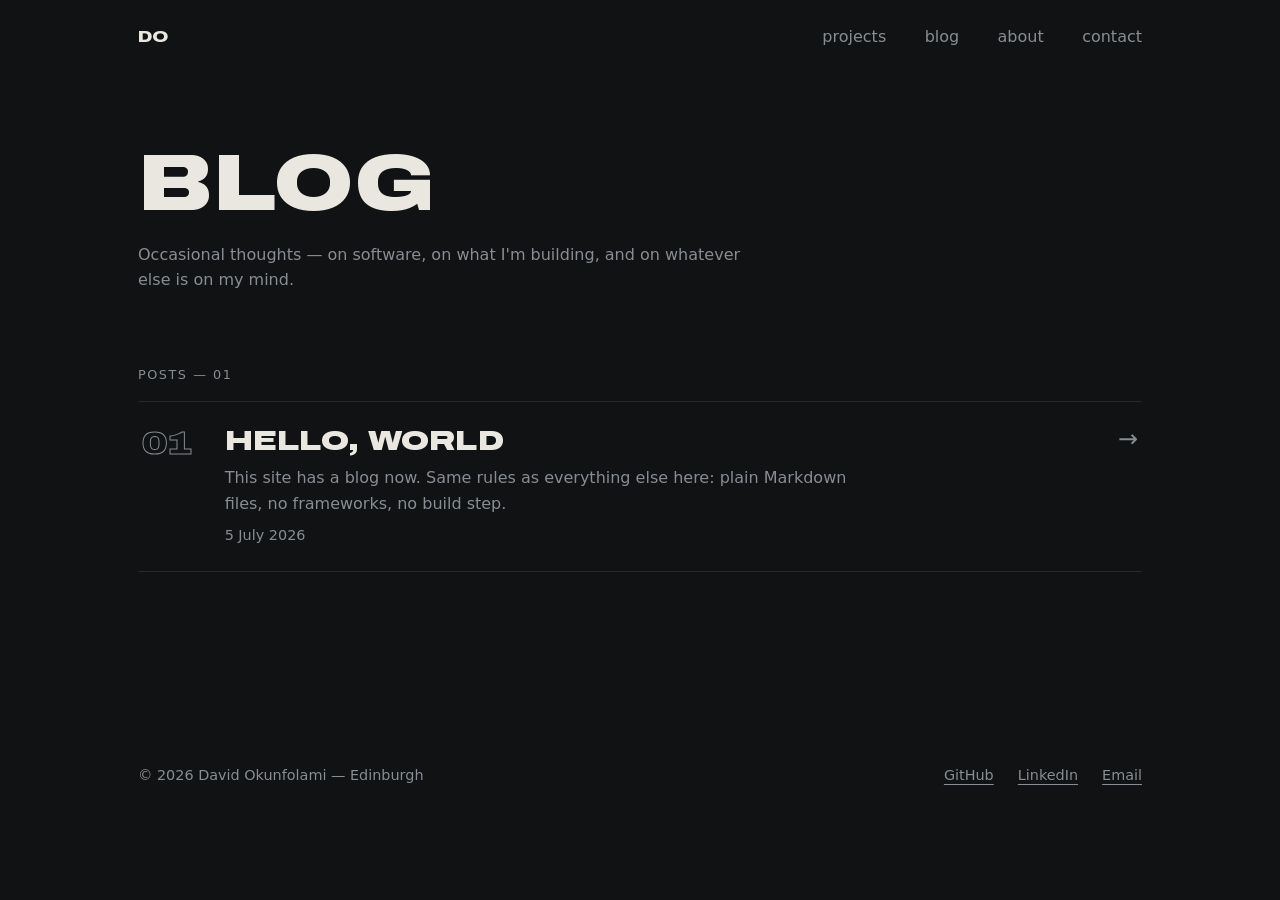
==== blog/index.html @ 53d3646b "Add a blog: Markdown posts, JSON index, vanilla JS renderer Same rules as the rest of the site — no " ====
<!DOCTYPE html>
<html lang="en">
<head>
  <meta charset="utf-8">
  <meta name="viewport" content="width=device-width, initial-scale=1">
  <title>Blog — David Okunfolami</title>
  <meta name="description" content="Occasional writing from David Okunfolami — thoughts on building software, tools, and whatever else is on my mind.">
  <meta property="og:title" content="Blog — David Okunfolami">
  <meta property="og:description" content="Occasional writing from David Okunfolami — thoughts on building software, tools, and whatever else is on my mind.">
  <meta property="og:type" content="website">
  <meta property="og:url" content="https://davidokunfolami.com/blog/">
  <meta name="twitter:card" content="summary">
  <link rel="icon" type="image/svg+xml" href="../favicon.svg">
  <link rel="preload" href="../fonts/archivo-expanded-black.woff2" as="font" type="font/woff2" crossorigin>
  <link rel="stylesheet" href="../styles.css">
</head>
<body>
  <a class="skip-link" href="#posts">Skip to posts</a>

  <header class="site-header">
    <a class="mark" href="../" aria-label="David Okunfolami — home">DO</a>
    <nav aria-label="Site">
      <a href="../#projects">projects</a>
      <a href="./" aria-current="page">blog</a>
      <a href="../#about">about</a>
      <a href="../#contact">contact</a>
    </nav>
  </header>

  <main>
    <section class="blog-hero">
      <h1 class="page-title"><span class="solid">Blog</span></h1>
      <p class="hero-bio">Occasional thoughts — on software, on what I'm building, and on whatever else is on my mind.</p>
    </section>

    <section id="posts" class="posts-section" aria-labelledby="posts-label">
      <p class="section-label" id="posts-label">Posts — <span id="post-count">00</span></p>
      <ol class="project-list" id="post-list"></ol>
      <noscript>
        <p class="noscript-note">
          This list needs JavaScript to render. The posts themselves live as
          Markdown files in
          <a href="https://github.com/Dah-vid/davidokunfolami.com">the repo</a>.
        </p>
      </noscript>
    </section>
  </main>

  <footer class="site-footer">
    <div class="footer-row">
      <p>© 2026 David Okunfolami — Edinburgh</p>
      <ul class="link-row" aria-label="Contact links">
        <li><a href="https://github.com/Dah-vid">GitHub</a></li>
        <li><a href="https://www.linkedin.com/in/davidokunfolami/">LinkedIn</a></li>
        <li><a href="mailto:okunfolamidavid@gmail.com">Email</a></li>
      </ul>
    </div>
  </footer>

  <script src="blog.js"></script>
</body>
</html>
---- styles.css ----
/* ---------- tokens ---------- */

:root {
  --carbon: #101214;
  --graphite: #26292c;
  --smoke: #878d93;
  --paper: #eae7e1;

  --font-display: "Archivo", "Arial Black", system-ui, sans-serif;
  --font-body: system-ui, -apple-system, "Segoe UI", Roboto, "Helvetica Neue", Arial, sans-serif;

  --measure: 62ch;
  --page-max: 1100px;
  --page-pad: clamp(1.25rem, 4vw, 3rem);
}

@font-face {
  font-family: "Archivo";
  src: url("fonts/archivo-expanded-black.woff2") format("woff2");
  font-weight: 900;
  font-stretch: 125%;
  font-style: normal;
  font-display: swap;
}

/* ---------- base ---------- */

* {
  box-sizing: border-box;
  margin: 0;
}

html {
  color-scheme: dark;
}

@media (prefers-reduced-motion: no-preference) {
  html {
    scroll-behavior: smooth;
  }
}

body {
  background: var(--carbon);
  color: var(--paper);
  font-family: var(--font-body);
  font-size: 1rem;
  line-height: 1.6;
}

.site-header,
main,
.site-footer {
  max-width: var(--page-max);
  margin-inline: auto;
  padding-inline: var(--page-pad);
}

a {
  color: inherit;
  text-decoration: underline;
  text-decoration-thickness: 1px;
  text-underline-offset: 0.25em;
}

:focus-visible {
  outline: 2px solid var(--paper);
  outline-offset: 3px;
}

::selection {
  background: var(--paper);
  color: var(--carbon);
}

.display,
.hero-name,
.mark,
.project-num,
.project-title,
.flag-tag,
.footer-mail,
.cv-link,
.page-title,
.post-heading {
  font-family: var(--font-display);
  font-weight: 900;
  font-stretch: 125%;
  text-transform: uppercase;
  letter-spacing: 0.01em;
}

/* outlined type — the signature. Falls back to solid smoke where
   text-stroke is unsupported, so it never renders invisible. */
.outline,
.project-num,
.flag-tag {
  color: var(--smoke);
}

@supports (-webkit-text-stroke: 1px black) {
  .outline,
  .project-num,
  .flag-tag {
    color: transparent;
    -webkit-text-stroke: 1.5px var(--paper);
  }

  .project-num,
  .flag-tag {
    -webkit-text-stroke: 1px var(--smoke);
  }
}

.skip-link {
  position: absolute;
  left: var(--page-pad);
  top: -4rem;
  background: var(--paper);
  color: var(--carbon);
  padding: 0.5rem 1rem;
  text-decoration: none;
  z-index: 10;
}

.skip-link:focus {
  top: 0.75rem;
}

/* ---------- header ---------- */

.site-header {
  display: flex;
  justify-content: space-between;
  align-items: baseline;
  padding-block: 1.5rem;
}

.mark {
  font-size: 1rem;
  text-decoration: none;
}

.site-header nav {
  display: flex;
  gap: clamp(1rem, 3vw, 2.5rem);
}

.site-header nav a {
  color: var(--smoke);
  text-decoration: none;
}

.site-header nav a:hover {
  color: var(--paper);
  text-decoration: underline;
  text-underline-offset: 0.25em;
}

/* ---------- hero ---------- */

.hero {
  padding-block: clamp(3rem, 10vh, 7rem) clamp(4rem, 10vh, 7rem);
}

.hero-name {
  font-size: clamp(1.9rem, 9.5vw, 6.75rem);
  line-height: 0.95;
  overflow-wrap: anywhere;
}

.hero-name span {
  display: block;
}

.hero-line {
  margin-top: 1.5rem;
  font-size: clamp(1.05rem, 2vw, 1.25rem);
  color: var(--paper);
  max-width: var(--measure);
}

.hero-bio {
  margin-top: 0.75rem;
  color: var(--smoke);
  max-width: var(--measure);
}

.link-row {
  list-style: none;
  padding: 0;
  display: flex;
  flex-wrap: wrap;
  gap: 1.5rem;
}

.hero .link-row {
  margin-top: 2rem;
}

/* ---------- projects ---------- */

.section-label {
  font-size: 0.8rem;
  letter-spacing: 0.12em;
  text-transform: uppercase;
  color: var(--smoke);
  margin-bottom: 1rem;
}

.project-list {
  list-style: none;
  padding: 0;
  counter-reset: none;
  border-bottom: 1px solid var(--graphite);
}

.project {
  position: relative;
  border-top: 1px solid var(--graphite);
  padding: 1.5rem 0.25rem;
  display: grid;
  grid-template-columns: auto 1fr auto;
  gap: clamp(1rem, 3vw, 2rem);
  align-items: start;
}

/* stretch the title link over the whole row, so the row (and its
   arrow) is one big click target; meta links sit above it */
.project-title a::after {
  content: "";
  position: absolute;
  inset: 0;
}

.project-num {
  font-size: clamp(1.5rem, 3vw, 2rem);
  line-height: 1.1;
}

.project-title {
  font-size: clamp(1.25rem, 3vw, 1.75rem);
  line-height: 1.1;
}

.project-title a {
  text-decoration: none;
}

.project-title a:hover {
  text-decoration: underline;
  text-decoration-thickness: 2px;
  text-underline-offset: 0.15em;
}

.flag-tag {
  font-size: 0.65em;
  vertical-align: 0.2em;
  margin-left: 0.5em;
  letter-spacing: 0.05em;
}

.project-desc {
  margin-top: 0.5rem;
  color: var(--smoke);
  max-width: var(--measure);
}

.project-meta {
  margin-top: 0.5rem;
  color: var(--smoke);
  font-size: 0.9rem;
  display: flex;
  flex-wrap: wrap;
  gap: 0.5rem 1.5rem;
}

.project-meta a {
  color: var(--paper);
  position: relative;
  z-index: 1;
}

.project:hover .project-meta a,
.project:focus-within .project-meta a {
  color: var(--carbon);
}

.project-arrow {
  font-size: 1.5rem;
  line-height: 1.1;
  color: var(--smoke);
  pointer-events: none;
}

/* flagship: same row system, louder hierarchy */
.project.flagship {
  padding-block: 2.25rem;
}

.project.flagship .project-num {
  font-size: clamp(2rem, 5vw, 3rem);
}

.project.flagship .project-title {
  font-size: clamp(1.75rem, 5.5vw, 3rem);
}

/* the one effect: row inversion on hover / keyboard focus */
.project:hover,
.project:focus-within {
  background: var(--paper);
  color: var(--carbon);
  border-top-color: var(--paper);
}

.project:hover .project-desc,
.project:hover .project-meta,
.project:focus-within .project-desc,
.project:focus-within .project-meta {
  color: #4a4e52;
}

.project:hover .project-arrow,
.project:focus-within .project-arrow {
  color: var(--carbon);
  transform: translateX(0.35rem);
}

.project:focus-within :focus-visible {
  outline-color: var(--carbon);
}

@supports (-webkit-text-stroke: 1px black) {
  .project:hover .project-num,
  .project:hover .flag-tag,
  .project:focus-within .project-num,
  .project:focus-within .flag-tag {
    -webkit-text-stroke-color: var(--carbon);
  }
}

@media (prefers-reduced-motion: no-preference) {
  .project,
  .project .project-desc,
  .project .project-meta,
  .project .project-arrow {
    transition: background-color 150ms ease-out, color 150ms ease-out,
      transform 150ms ease-out;
  }
}

.noscript-note {
  border-top: 1px solid var(--graphite);
  padding-top: 1.5rem;
  color: var(--smoke);
}

/* ---------- about / footer ---------- */

.projects-section,
.about-section,
.cv-section,
.posts-section {
  padding-block: clamp(2.5rem, 8vh, 5rem);
}

.cv-link {
  display: inline-block;
  font-size: clamp(1.5rem, 5vw, 3rem);
  line-height: 1.15;
  text-decoration: none;
}

.cv-link:hover .outline {
  color: var(--paper);
  -webkit-text-stroke-color: var(--paper);
}

.cv-note {
  margin-top: 0.75rem;
  color: var(--smoke);
  font-size: 0.9rem;
}

.about-text {
  max-width: var(--measure);
  color: var(--smoke);
}

.site-footer {
  padding-block: clamp(2.5rem, 8vh, 5rem) 2rem;
}

.footer-mail {
  display: inline-block;
  font-size: clamp(1.1rem, 4vw, 2.5rem);
  line-height: 1.15;
  text-decoration: none;
  overflow-wrap: anywhere;
}

.footer-mail:hover .outline {
  color: var(--paper);
  -webkit-text-stroke-color: var(--paper);
}

.footer-row {
  margin-top: 3rem;
  display: flex;
  justify-content: space-between;
  align-items: baseline;
  flex-wrap: wrap;
  gap: 1rem;
  color: var(--smoke);
  font-size: 0.9rem;
}

/* ---------- blog ---------- */

.blog-hero {
  padding-block: clamp(3rem, 8vh, 5rem) 0;
}

.page-title {
  font-size: clamp(1.9rem, 8vw, 5rem);
  line-height: 0.95;
}

.blog-hero .hero-bio {
  margin-top: 1.25rem;
}

.post-article {
  padding-block: clamp(2.5rem, 8vh, 5rem);
}

.post-back {
  margin-bottom: clamp(2rem, 6vh, 3.5rem);
  font-size: 0.9rem;
}

.post-back a {
  color: var(--smoke);
  text-decoration: none;
}

.post-back a:hover {
  color: var(--paper);
  text-decoration: underline;
}

.post-heading {
  font-size: clamp(1.6rem, 6vw, 3.5rem);
  line-height: 1;
  overflow-wrap: anywhere;
}

.post-date {
  margin-top: 1rem;
  font-size: 0.8rem;
  letter-spacing: 0.12em;
  text-transform: uppercase;
  color: var(--smoke);
}

.post-body {
  margin-top: clamp(2rem, 6vh, 3.5rem);
  max-width: var(--measure);
}

.post-body p,
.post-body ul,
.post-body ol,
.post-body blockquote,
.post-body pre {
  margin-top: 1.25rem;
}

.post-body h2,
.post-body h3,
.post-body h4 {
  font-family: var(--font-display);
  font-weight: 900;
  font-stretch: 125%;
  text-transform: uppercase;
  letter-spacing: 0.01em;
  line-height: 1.15;
  margin-top: 2.5rem;
}

.post-body h2 {
  font-size: 1.35rem;
}

.post-body h3 {
  font-size: 1.1rem;
}

.post-body h4 {
  font-size: 0.95rem;
  color: var(--smoke);
}

.post-body ul,
.post-body ol {
  padding-left: 1.25rem;
}

.post-body li + li {
  margin-top: 0.5rem;
}

.post-body li::marker {
  color: var(--smoke);
}

.post-body blockquote {
  border-left: 2px solid var(--paper);
  padding-left: 1.25rem;
  color: var(--smoke);
}

.post-body code {
  background: var(--graphite);
  padding: 0.15em 0.4em;
  border-radius: 3px;
  font-size: 0.9em;
}

.post-body pre {
  background: var(--graphite);
  padding: 1rem 1.25rem;
  overflow-x: auto;
}

.post-body pre code {
  background: none;
  padding: 0;
  font-size: 0.85rem;
}

.post-body img {
  max-width: 100%;
  height: auto;
  margin-top: 1.25rem;
}

.post-body hr {
  border: 0;
  border-top: 1px solid var(--graphite);
  margin-block: 2.5rem;
}

/* ---------- small screens ---------- */

@media (max-width: 600px) {
  .project {
    grid-template-columns: 1fr auto;
  }

  .project-num {
    grid-column: 1 / -1;
    font-size: 1.25rem;
  }

  .project.flagship .project-num {
    font-size: 1.5rem;
  }
}
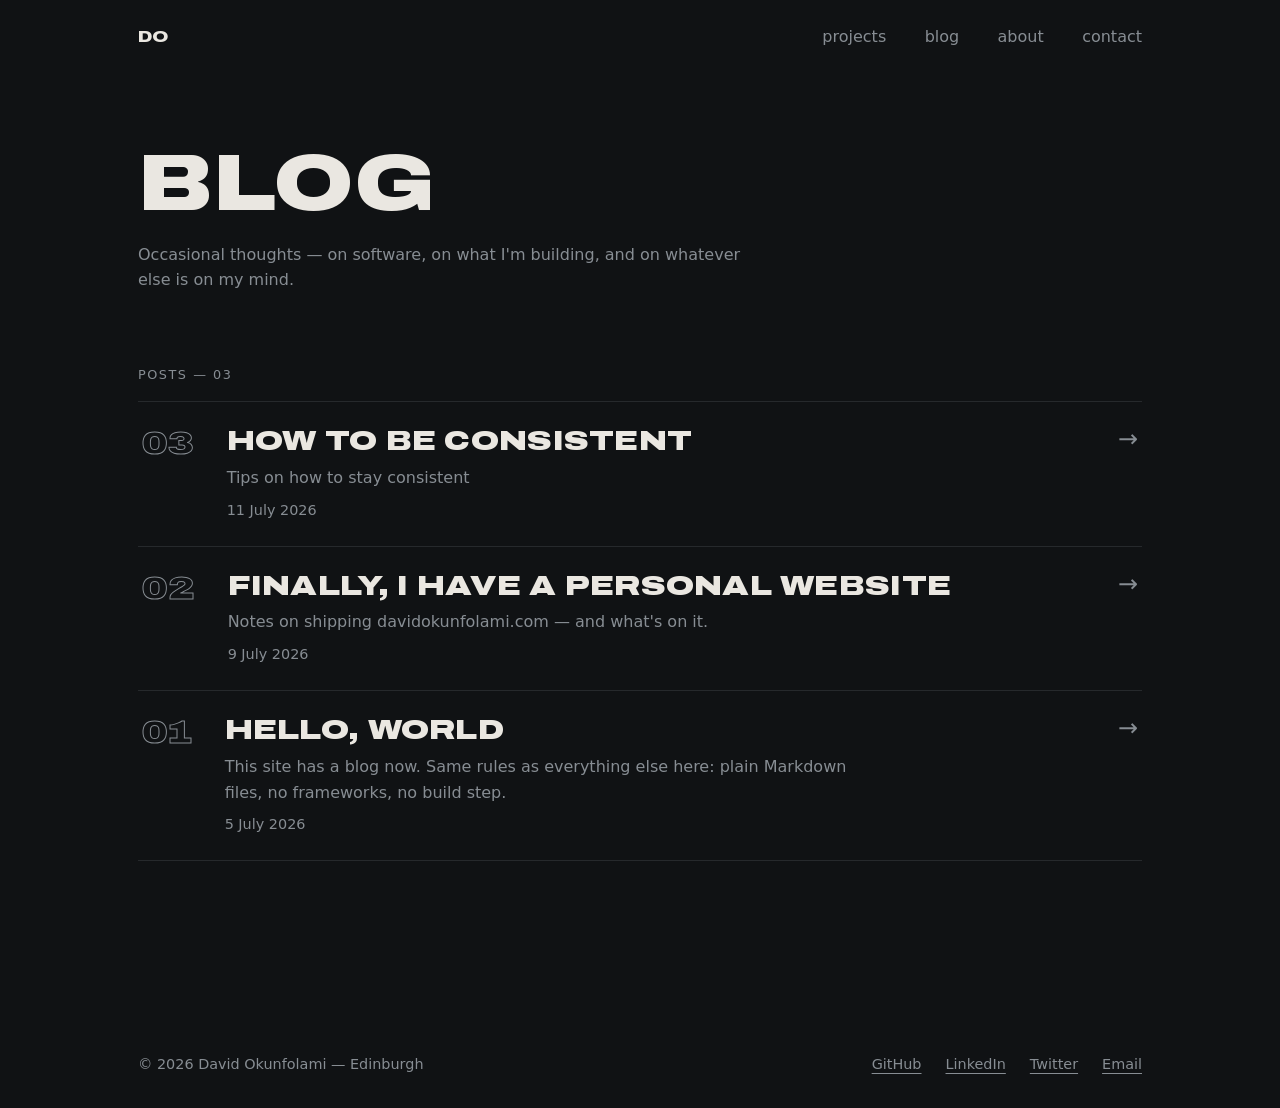
==== commit 20f1091c: "Add Twitter/X link across the site Co-Authored-By: Claude Fable 5 <noreply@anthropic.com>" ====
--- a/blog/index.html
+++ b/blog/index.html
@@ -52,6 +52,7 @@
       <ul class="link-row" aria-label="Contact links">
         <li><a href="https://github.com/Dah-vid">GitHub</a></li>
         <li><a href="https://www.linkedin.com/in/davidokunfolami/">LinkedIn</a></li>
+        <li><a href="https://x.com/thatboycodes">Twitter</a></li>
         <li><a href="mailto:okunfolamidavid@gmail.com">Email</a></li>
       </ul>
     </div>
--- a/styles.css
+++ b/styles.css
@@ -469,6 +469,12 @@
   max-width: var(--measure);
 }
 
+.comments-section {
+  border-top: 1px solid var(--graphite);
+  padding-block: clamp(2rem, 6vh, 3.5rem);
+  max-width: var(--measure);
+}
+
 .post-body p,
 .post-body ul,
 .post-body ol,
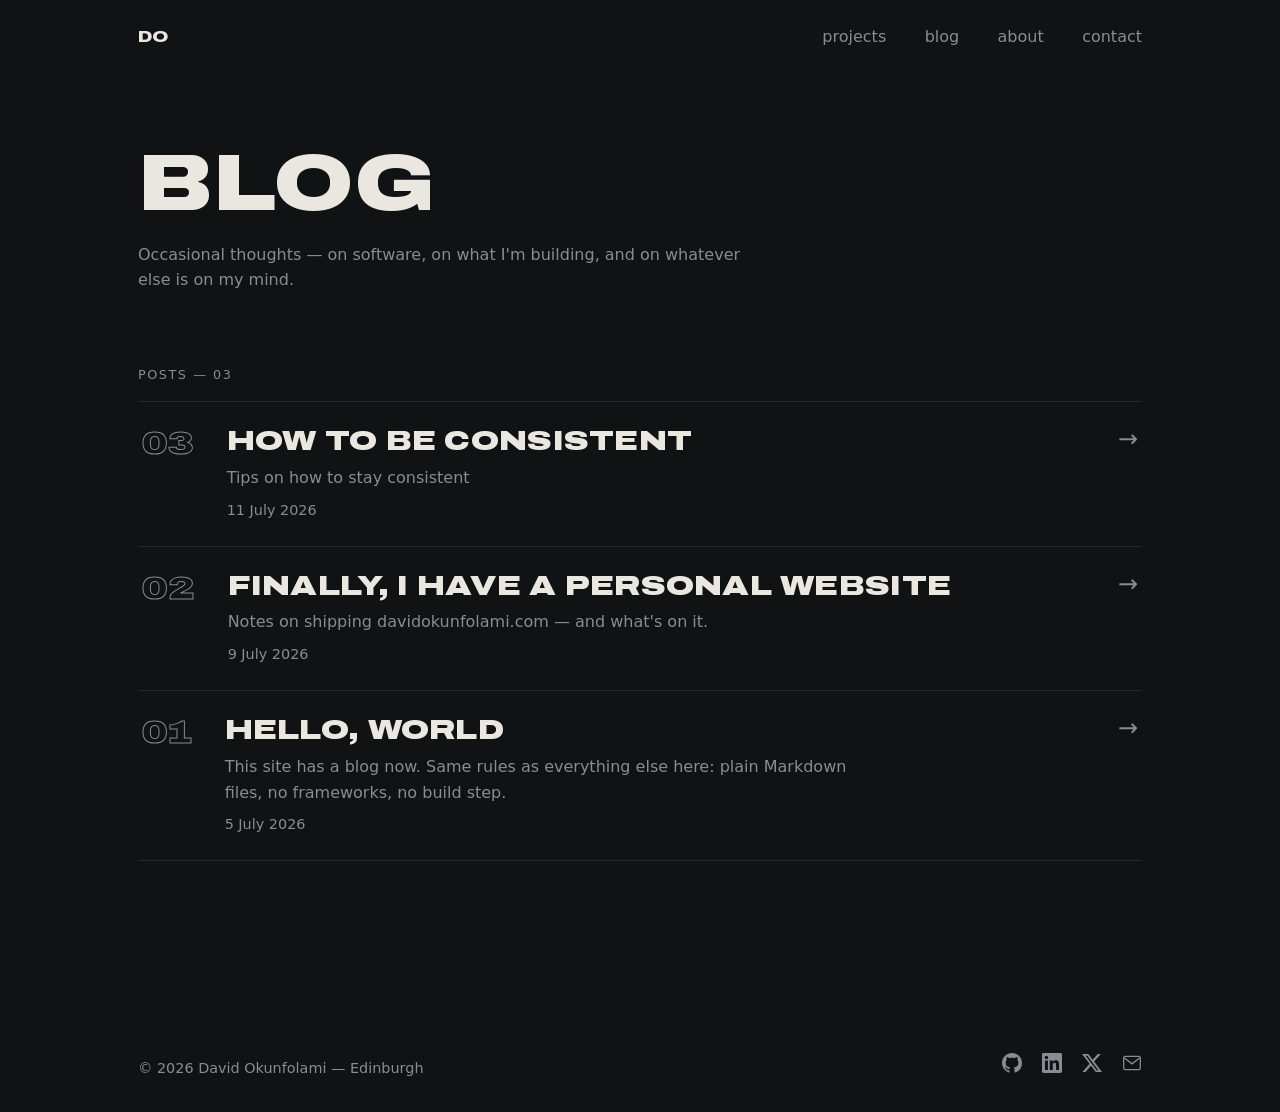
==== commit 03bef75e: "Enhance footer and social links with icons and improved styles" ====
--- a/blog/index.html
+++ b/blog/index.html
@@ -50,10 +50,10 @@
     <div class="footer-row">
       <p>© 2026 David Okunfolami — Edinburgh</p>
       <ul class="link-row" aria-label="Contact links">
-        <li><a href="https://github.com/Dah-vid">GitHub</a></li>
-        <li><a href="https://www.linkedin.com/in/davidokunfolami/">LinkedIn</a></li>
-        <li><a href="https://x.com/thatboycodes">Twitter</a></li>
-        <li><a href="mailto:okunfolamidavid@gmail.com">Email</a></li>
+        <li><a href="https://github.com/Dah-vid" aria-label="GitHub"><svg class="social-icon" viewBox="0 0 16 16" aria-hidden="true"><path fill="currentColor" d="M8 0C3.58 0 0 3.58 0 8c0 3.54 2.29 6.53 5.47 7.59.4.07.55-.17.55-.38 0-.19-.01-.82-.01-1.49-2.01.37-2.53-.49-2.69-.94-.09-.23-.48-.94-.82-1.13-.28-.15-.68-.52-.01-.53.63-.01 1.08.58 1.23.82.72 1.21 1.87.87 2.33.66.07-.52.28-.87.51-1.07-1.78-.2-3.64-.89-3.64-3.95 0-.87.31-1.59.82-2.15-.08-.2-.36-1.02.08-2.12 0 0 .67-.21 2.2.82.64-.18 1.32-.27 2-.27.68 0 1.36.09 2 .27 1.53-1.04 2.2-.82 2.2-.82.44 1.1.16 1.92.08 2.12.51.56.82 1.27.82 2.15 0 3.07-1.87 3.75-3.65 3.95.29.25.54.73.54 1.48 0 1.07-.01 1.93-.01 2.2 0 .21.15.46.55.38A8.013 8.013 0 0016 8c0-4.42-3.58-8-8-8z"/></svg></a></li>
+        <li><a href="https://www.linkedin.com/in/davidokunfolami/" aria-label="LinkedIn"><svg class="social-icon" viewBox="0 0 24 24" aria-hidden="true"><path fill="currentColor" d="M20.447 20.452h-3.554v-5.569c0-1.328-.027-3.037-1.852-3.037-1.853 0-2.136 1.445-2.136 2.939v5.667H9.351V9h3.414v1.561h.046c.477-.9 1.637-1.85 3.37-1.85 3.601 0 4.267 2.37 4.267 5.455v6.286zM5.337 7.433c-1.144 0-2.063-.926-2.063-2.065 0-1.138.92-2.063 2.063-2.063 1.14 0 2.064.925 2.064 2.063 0 1.139-.925 2.065-2.064 2.065zm1.782 13.019H3.555V9h3.564v11.452zM22.225 0H1.771C.792 0 0 .774 0 1.729v20.542C0 23.227.792 24 1.771 24h20.451C23.2 24 24 23.227 24 22.271V1.729C24 .774 23.2 0 22.222 0h.003z"/></svg></a></li>
+        <li><a href="https://x.com/thatboycodes" aria-label="X (formerly Twitter)"><svg class="social-icon" viewBox="0 0 24 24" aria-hidden="true"><path fill="currentColor" d="M18.901 1.153h3.68l-8.04 9.19L24 22.846h-7.406l-5.8-7.584-6.638 7.584H.474l8.6-9.83L0 1.154h7.594l5.243 6.932ZM17.61 20.644h2.039L6.486 3.24H4.298Z"/></svg></a></li>
+        <li><a href="mailto:okunfolamidavid@gmail.com" aria-label="Email"><svg class="social-icon" viewBox="0 0 24 24" fill="none" stroke="currentColor" stroke-width="1.5" aria-hidden="true"><rect x="2" y="4" width="20" height="16" rx="2"/><path d="m3 6 9 7 9-7"/></svg></a></li>
       </ul>
     </div>
   </footer>
--- a/styles.css
+++ b/styles.css
@@ -191,7 +191,25 @@
   padding: 0;
   display: flex;
   flex-wrap: wrap;
-  gap: 1.5rem;
+  align-items: center;
+  gap: 1.25rem;
+}
+
+.link-row a {
+  display: inline-flex;
+  color: var(--smoke);
+  text-decoration: none;
+}
+
+.link-row a:hover,
+.link-row a:focus-visible {
+  color: var(--paper);
+}
+
+.social-icon {
+  width: 20px;
+  height: 20px;
+  display: block;
 }
 
 .hero .link-row {
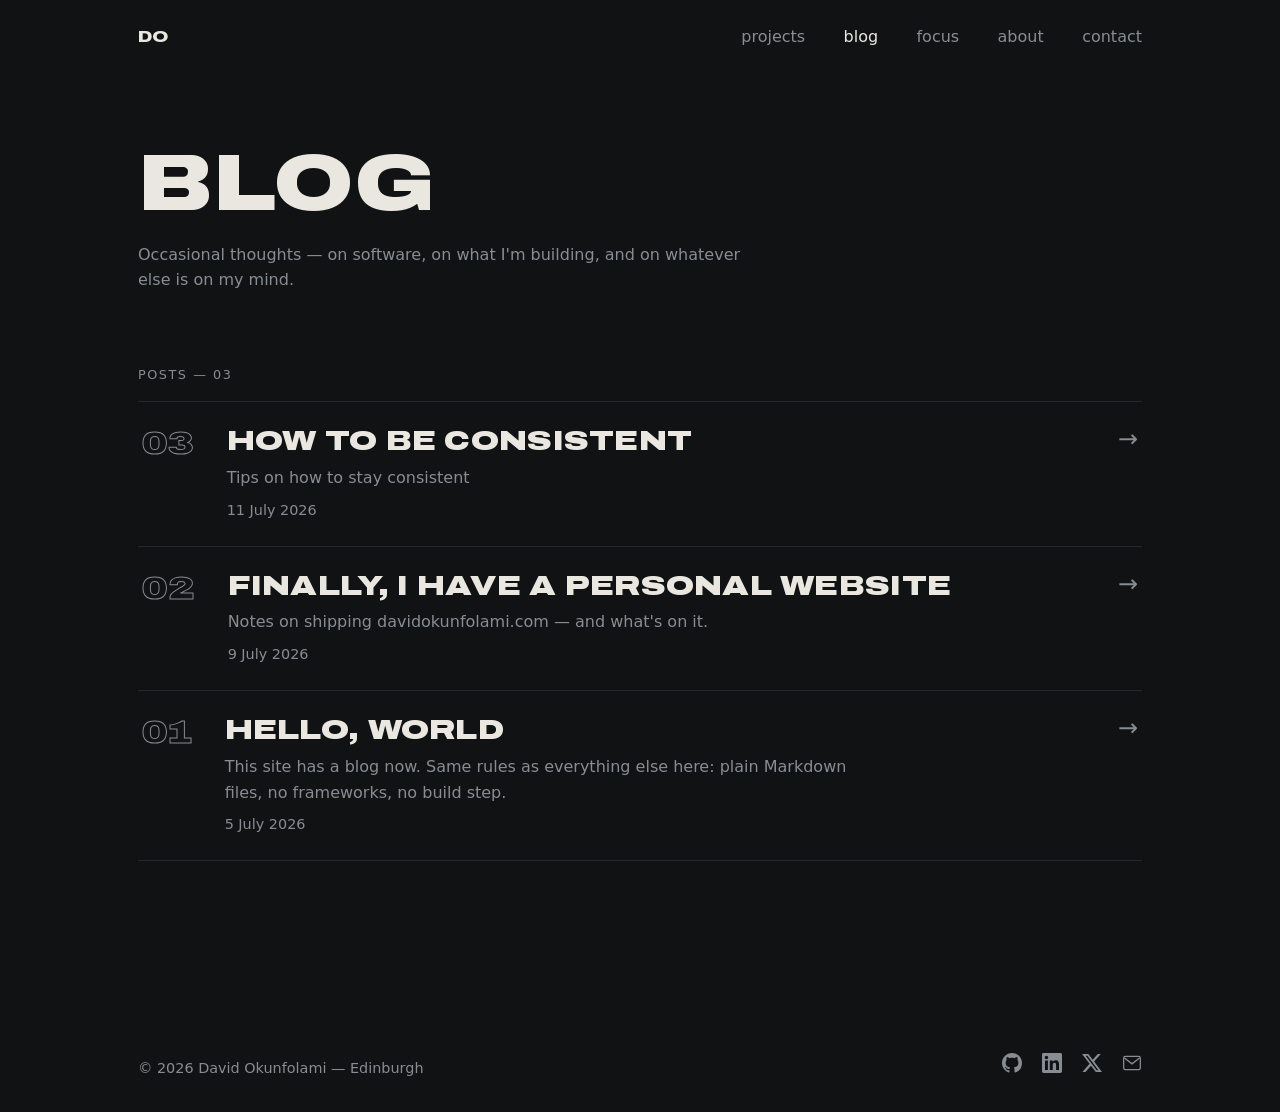
==== commit ea138c10: "Add Focus Desk at /focus/, restyled to the site's design A focus timer and distraction journal, as o" ====
--- a/blog/index.html
+++ b/blog/index.html
@@ -22,6 +22,7 @@
     <nav aria-label="Site">
       <a href="../#projects">projects</a>
       <a href="./" aria-current="page">blog</a>
+      <a href="../focus/">focus</a>
       <a href="../#about">about</a>
       <a href="../#contact">contact</a>
     </nav>
--- a/styles.css
+++ b/styles.css
@@ -131,8 +131,10 @@
 
 .site-header {
   display: flex;
+  flex-wrap: wrap;
   justify-content: space-between;
   align-items: baseline;
+  gap: 0.75rem 1.5rem;
   padding-block: 1.5rem;
 }
 
@@ -143,7 +145,20 @@
 
 .site-header nav {
   display: flex;
-  gap: clamp(1rem, 3vw, 2.5rem);
+  flex-wrap: wrap;
+  gap: 0.5rem clamp(1rem, 3vw, 2.5rem);
+}
+
+.site-header nav a[aria-current="page"] {
+  color: var(--paper);
+}
+
+/* six links fit one row on a 360px phone */
+@media (max-width: 420px) {
+  .site-header nav {
+    font-size: 0.9rem;
+    column-gap: 0.9rem;
+  }
 }
 
 .site-header nav a {
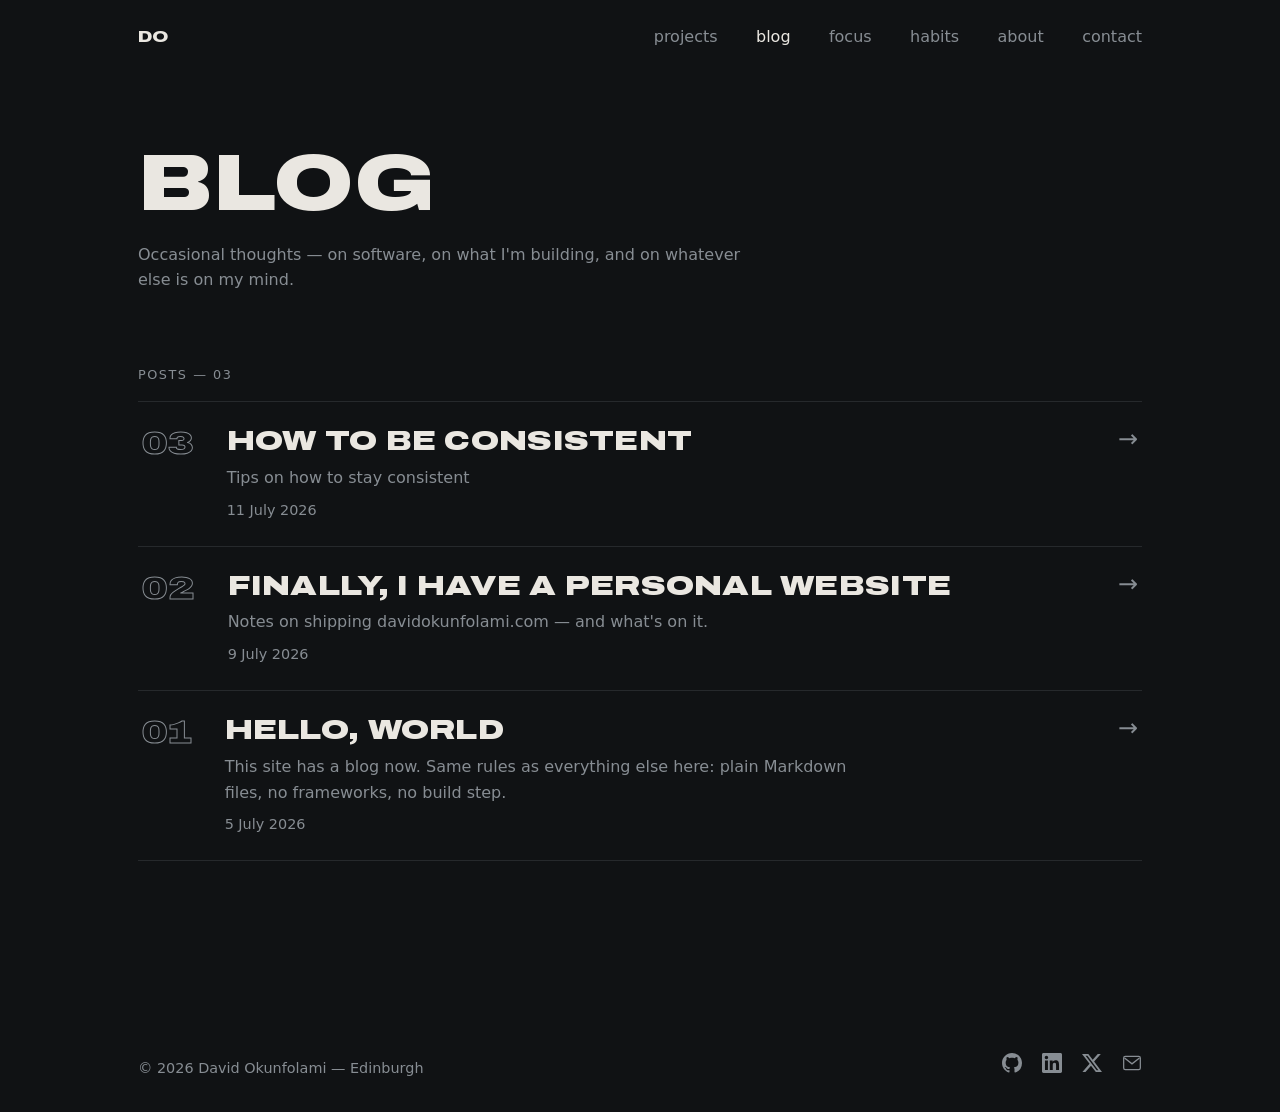
==== commit 71d85a59: "Link Habits from the site nav and Focus Desk Adds a habits link to the header nav on every page, a H" ====
--- a/blog/index.html
+++ b/blog/index.html
@@ -23,6 +23,7 @@
       <a href="../#projects">projects</a>
       <a href="./" aria-current="page">blog</a>
       <a href="../focus/">focus</a>
+      <a href="../habits/">habits</a>
       <a href="../#about">about</a>
       <a href="../#contact">contact</a>
     </nav>
--- a/styles.css
+++ b/styles.css
@@ -153,11 +153,11 @@
   color: var(--paper);
 }
 
-/* six links fit one row on a 360px phone */
+/* seven links fit one row on a 360px phone */
 @media (max-width: 420px) {
   .site-header nav {
-    font-size: 0.9rem;
-    column-gap: 0.9rem;
+    font-size: 0.85rem;
+    column-gap: 0.7rem;
   }
 }
 
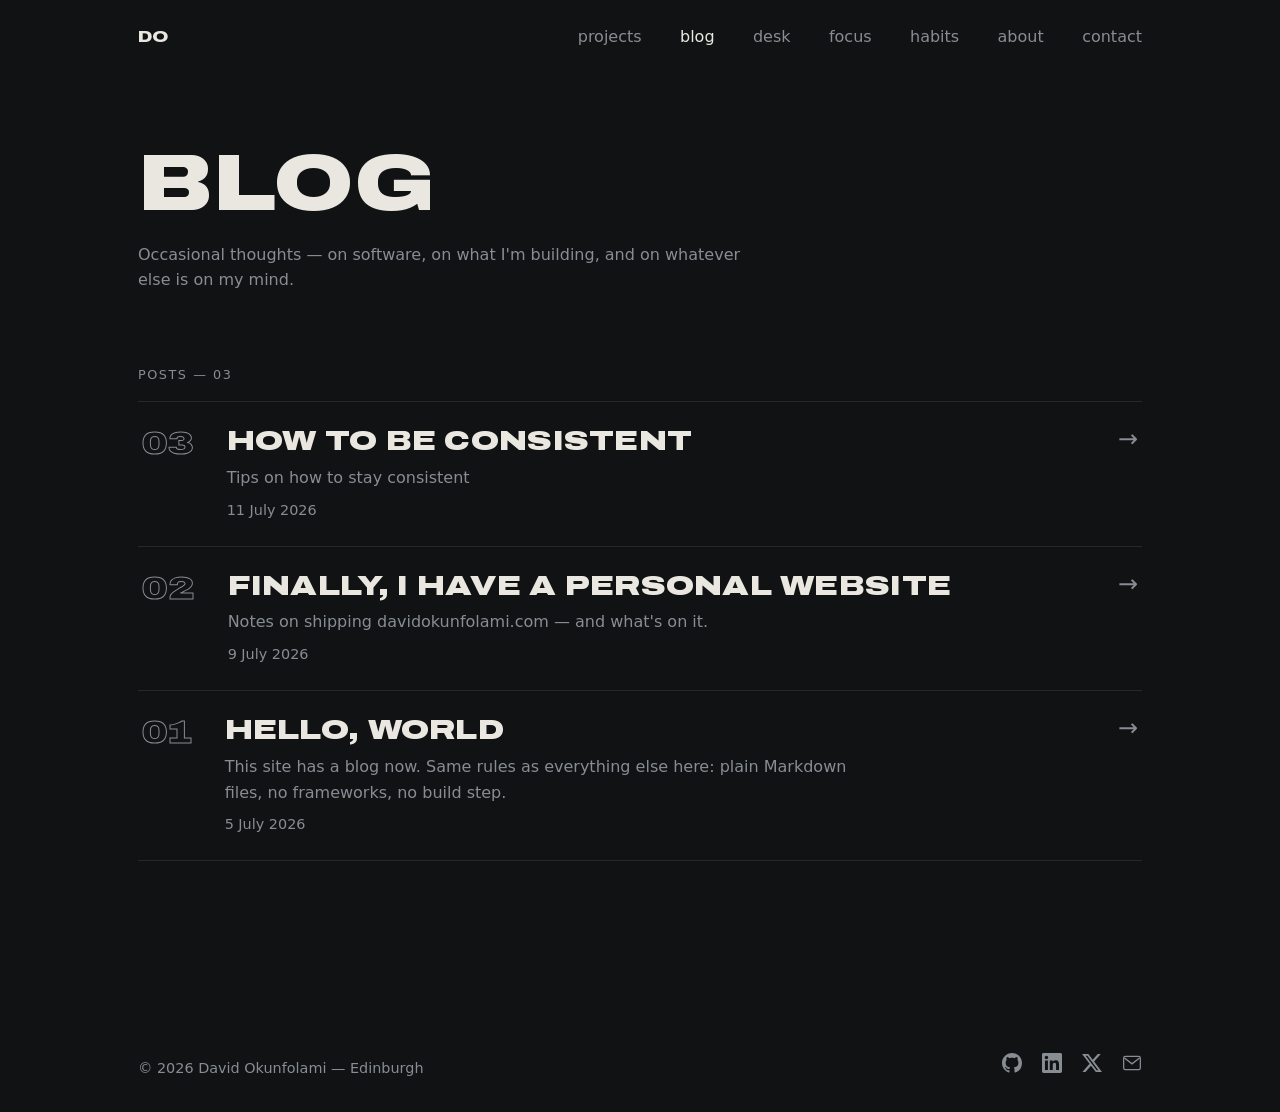
==== commit 61c068c4: "Add desk to the site nav Every page's header nav now links to /desk/. On phones the nav becomes a fo" ====
--- a/blog/index.html
+++ b/blog/index.html
@@ -22,6 +22,7 @@
     <nav aria-label="Site">
       <a href="../#projects">projects</a>
       <a href="./" aria-current="page">blog</a>
+      <a href="../desk/">desk</a>
       <a href="../focus/">focus</a>
       <a href="../habits/">habits</a>
       <a href="../#about">about</a>
--- a/styles.css
+++ b/styles.css
@@ -153,11 +153,14 @@
   color: var(--paper);
 }
 
-/* seven links fit one row on a 360px phone */
-@media (max-width: 420px) {
+/* phones: two even rows of four instead of a ragged wrap with one link
+   left on its own line */
+@media (max-width: 540px) {
   .site-header nav {
-    font-size: 0.85rem;
-    column-gap: 0.7rem;
+    display: grid;
+    grid-template-columns: repeat(4, max-content);
+    gap: 0.35rem 1.5rem;
+    width: 100%;
   }
 }
 
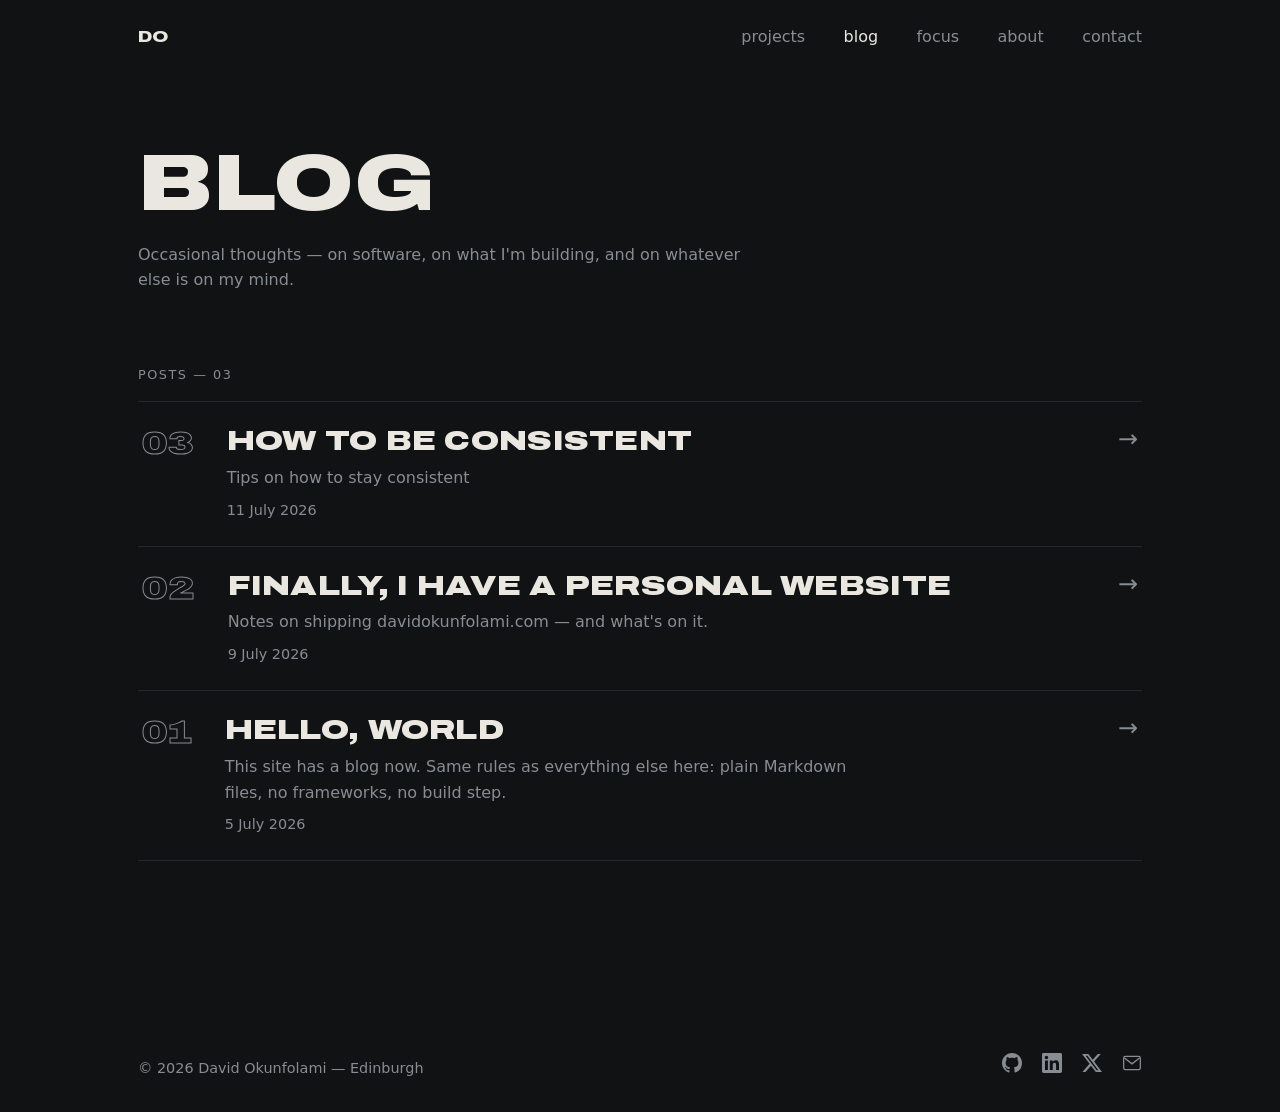
==== commit e2100c18: "Owner mode, neutral Habits defaults, and a /write/ blog editor - owner.js + .owner-only: desk and ha" ====
--- a/blog/index.html
+++ b/blog/index.html
@@ -3,6 +3,7 @@
 <head>
   <meta charset="utf-8">
   <meta name="viewport" content="width=device-width, initial-scale=1">
+  <script src="/owner.js"></script>
   <title>Blog — David Okunfolami</title>
   <meta name="description" content="Occasional writing from David Okunfolami — thoughts on building software, tools, and whatever else is on my mind.">
   <meta property="og:title" content="Blog — David Okunfolami">
@@ -22,9 +23,9 @@
     <nav aria-label="Site">
       <a href="../#projects">projects</a>
       <a href="./" aria-current="page">blog</a>
-      <a href="../desk/">desk</a>
+      <a class="owner-only" href="../desk/">desk</a>
       <a href="../focus/">focus</a>
-      <a href="../habits/">habits</a>
+      <a class="owner-only" href="../habits/">habits</a>
       <a href="../#about">about</a>
       <a href="../#contact">contact</a>
     </nav>
@@ -34,6 +35,7 @@
     <section class="blog-hero">
       <h1 class="page-title"><span class="solid">Blog</span></h1>
       <p class="hero-bio">Occasional thoughts — on software, on what I'm building, and on whatever else is on my mind.</p>
+      <p class="hero-bio owner-only"><a href="../write/">Write a post →</a></p>
     </section>
 
     <section id="posts" class="posts-section" aria-labelledby="posts-label">
--- a/styles.css
+++ b/styles.css
@@ -153,10 +153,38 @@
   color: var(--paper);
 }
 
-/* phones: two even rows of four instead of a ragged wrap with one link
-   left on its own line */
+/* personal tools: in the menu only on the owner's devices (see owner.js);
+   the page you're on always keeps its own link */
+.owner-only {
+  display: none !important;
+}
+
+.owner .owner-only,
+.owner-only[aria-current] {
+  display: revert !important;
+}
+
+/* visitors' six links fit one row on a 360px phone */
+@media (max-width: 420px) {
+  html:not(.owner) .site-header nav {
+    font-size: 0.9rem;
+    column-gap: 0.9rem;
+  }
+}
+
+/* ...and on the smallest phones, even rows of three */
+@media (max-width: 359px) {
+  html:not(.owner) .site-header nav {
+    display: grid;
+    grid-template-columns: repeat(3, max-content);
+    gap: 0.35rem 1.25rem;
+  }
+}
+
+/* owner's phones: two even rows of four instead of a ragged wrap with one
+   link left on its own line */
 @media (max-width: 540px) {
-  .site-header nav {
+  .owner .site-header nav {
     display: grid;
     grid-template-columns: repeat(4, max-content);
     gap: 0.35rem 1.5rem;
